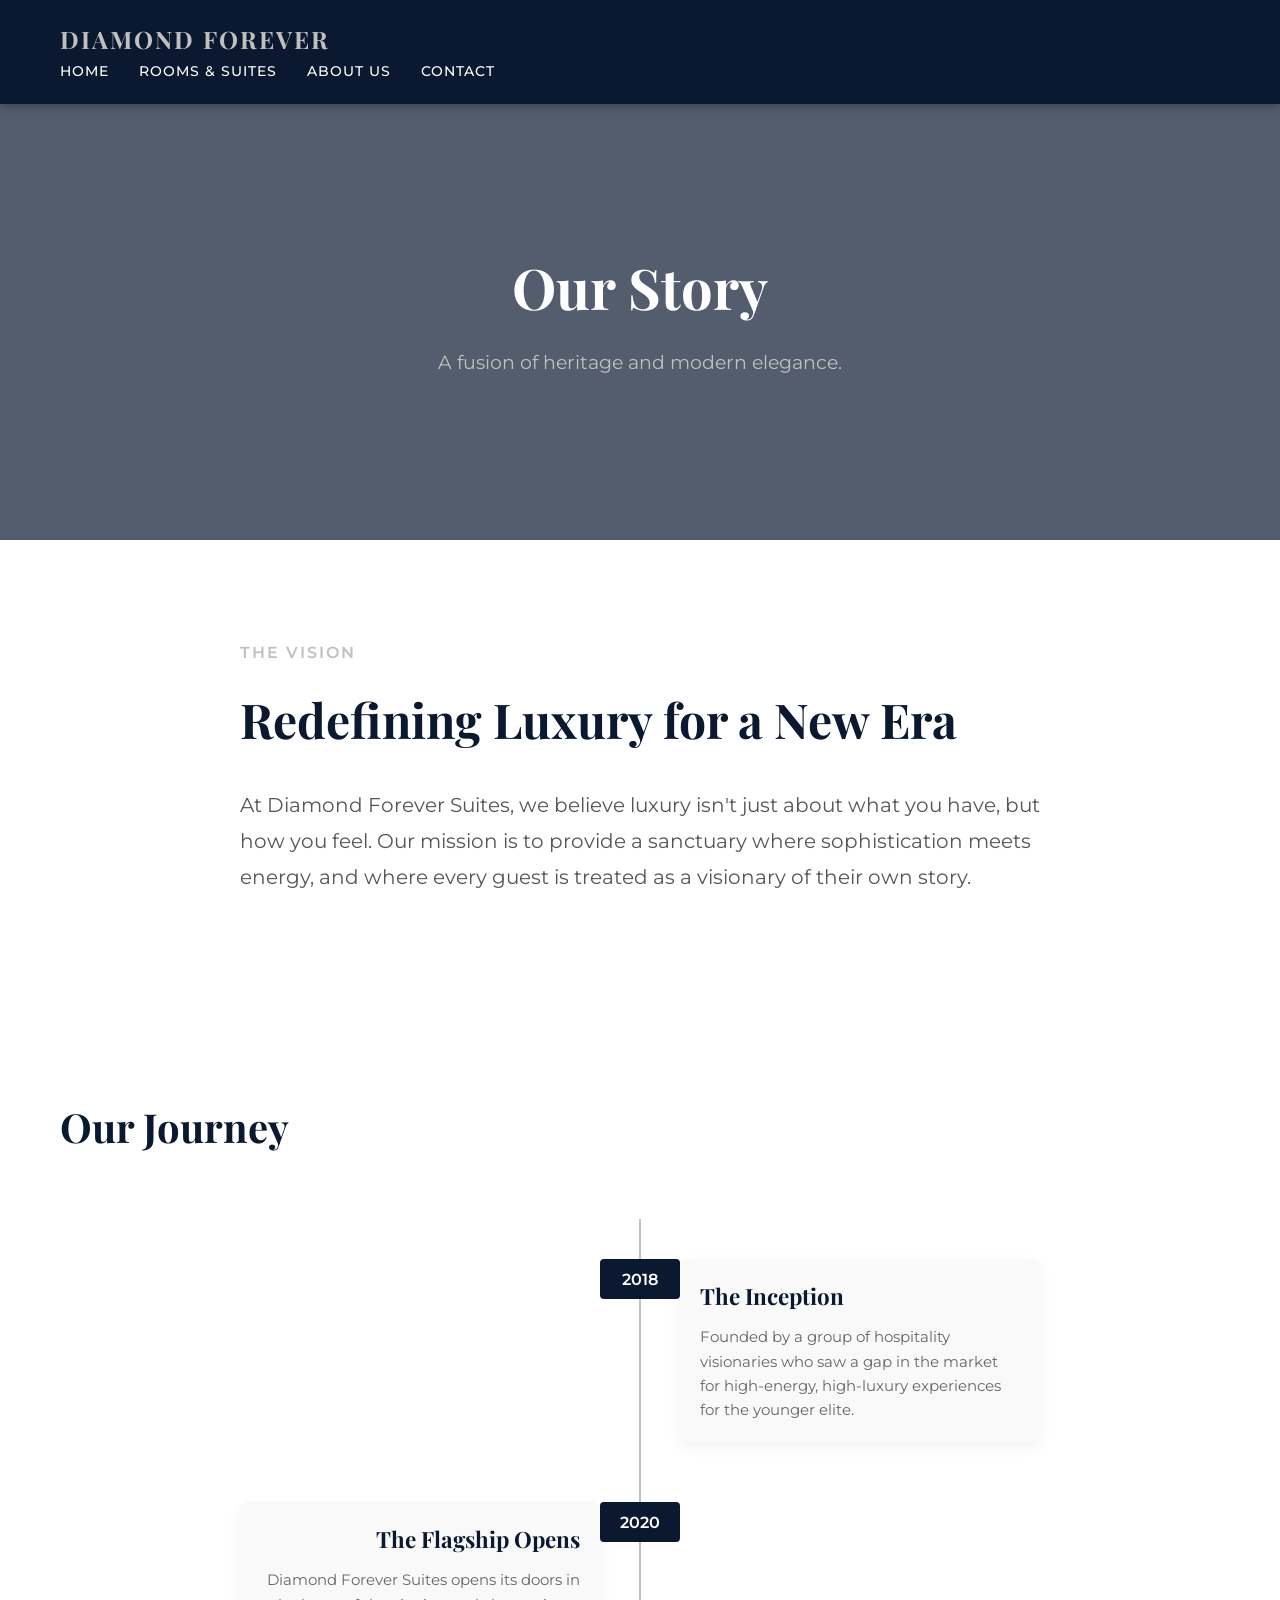
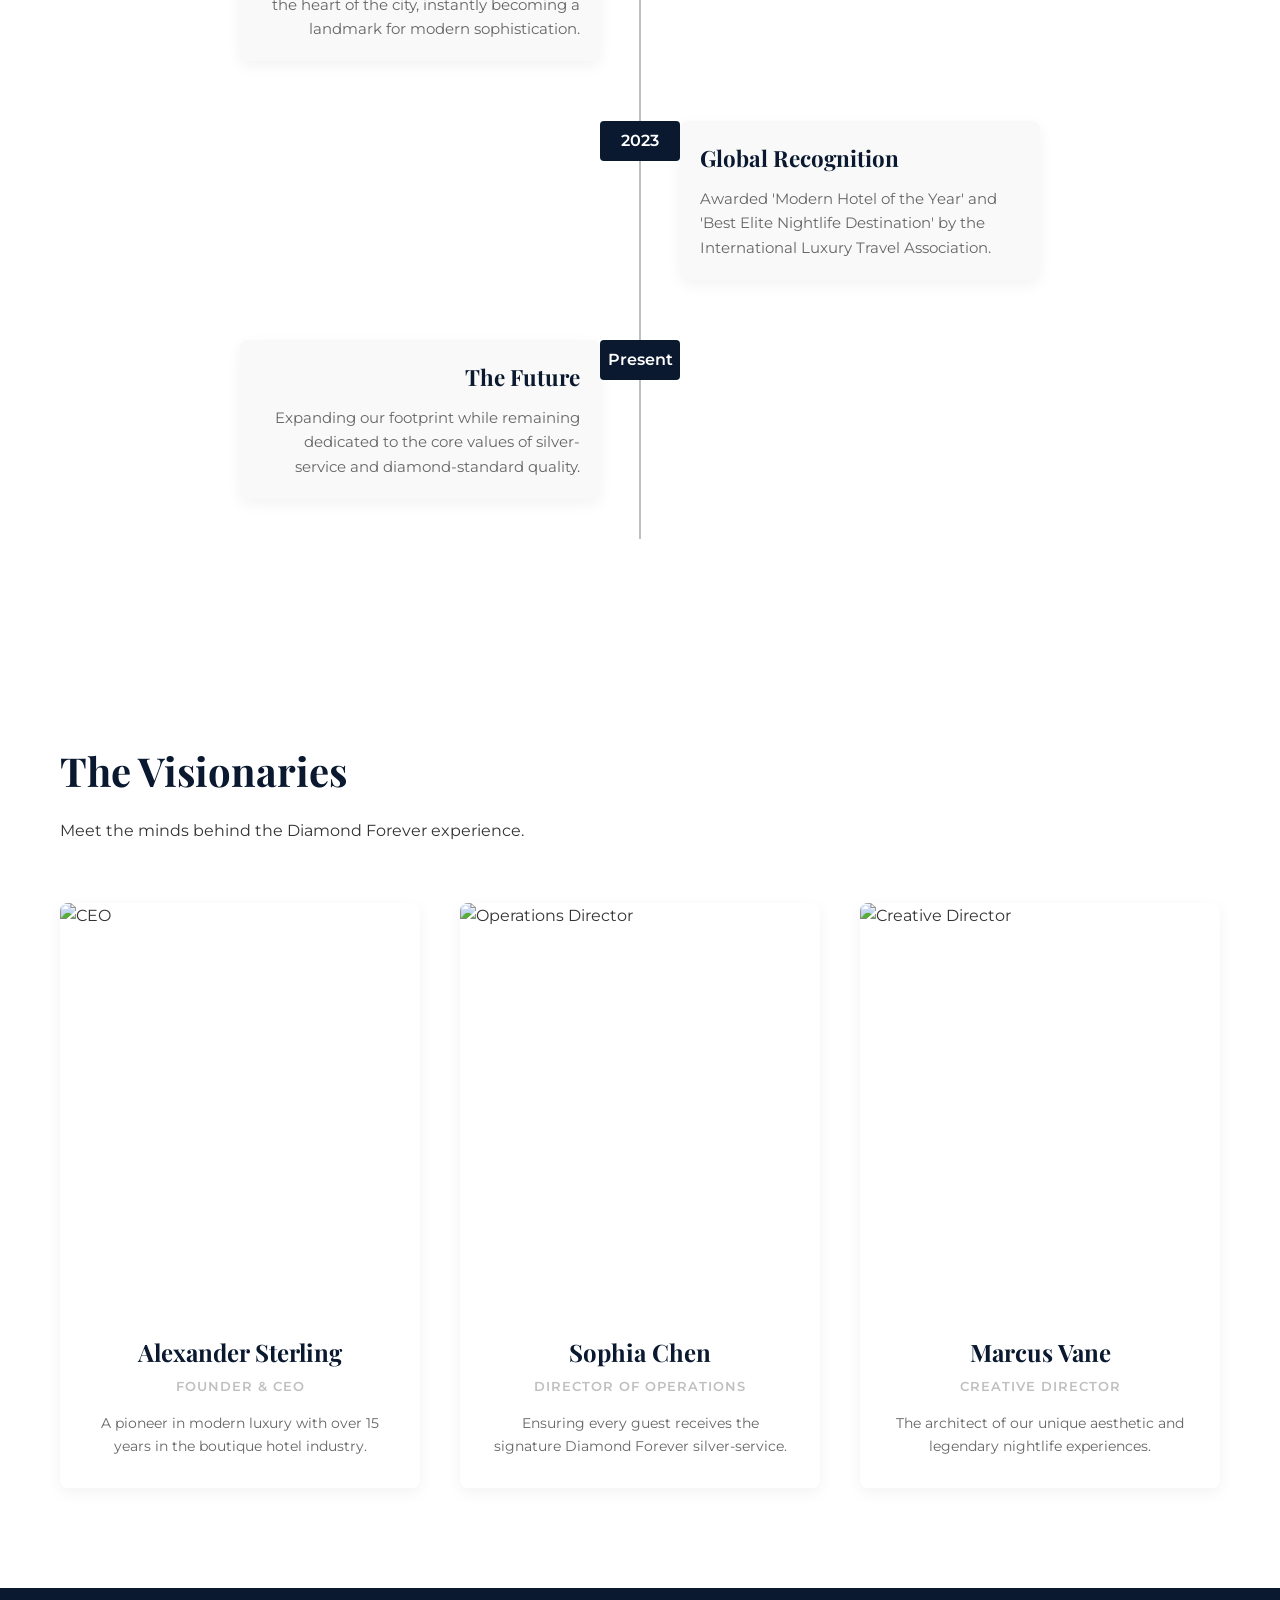
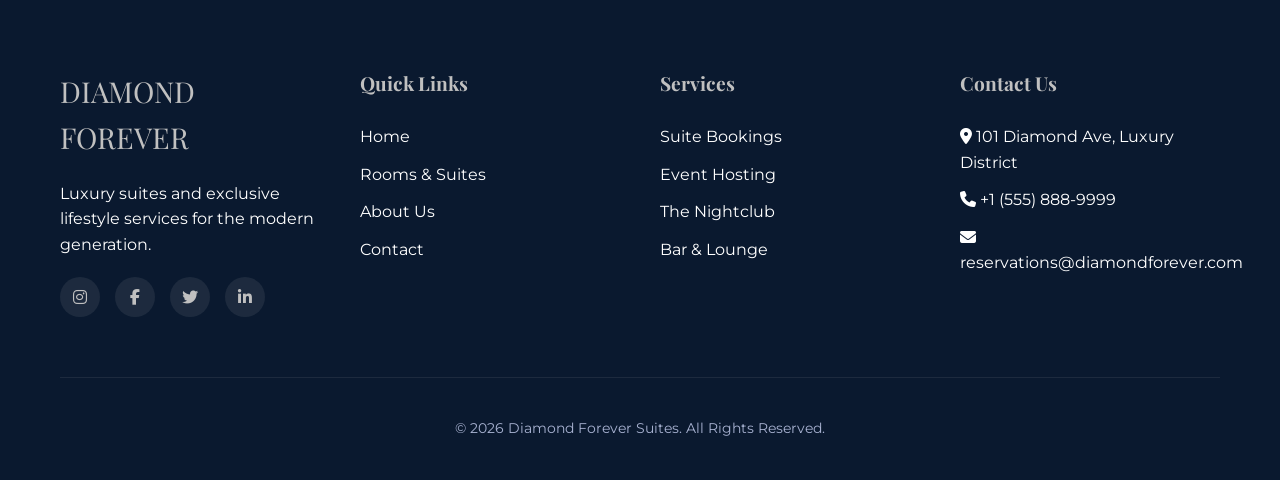
==== about.html @ fc778254 "Initial commit" ====
<!DOCTYPE html>
<html lang="en">
<head>
    <meta charset="UTF-8">
    <meta name="viewport" content="width=device-width, initial-scale=1.0">
    <title>About Us | Diamond Forever Suites</title>
    <meta name="description" content="Discover the story behind Diamond Forever Suites—a legacy of luxury for the modern visionary.">
    
    <!-- Google Fonts -->
    <link rel="preconnect" href="https://fonts.googleapis.com">
    <link rel="preconnect" href="https://fonts.gstatic.com" crossorigin>
    <link href="https://fonts.googleapis.com/css2?family=Montserrat:wght@400;500;600;700&family=Playfair+Display:wght@700&display=swap" rel="stylesheet">
    
    <!-- Font Awesome -->
    <link rel="stylesheet" href="https://cdnjs.cloudflare.com/ajax/libs/font-awesome/6.4.0/css/all.min.css">
    
    <!-- Custom CSS -->
    <link rel="stylesheet" href="styles.css">
</head>
<body>
    <header>
        <div class="container nav-container">
            <a href="index.html" class="logo">DIAMOND FOREVER</a>
            <nav>
                <ul class="nav-links">
                    <li><a href="index.html">Home</a></li>
                    <li><a href="rooms.html">Rooms & Suites</a></li>
                    <li><a href="about.html">About Us</a></li>
                    <li><a href="contact.html">Contact</a></li>
                </ul>
                <div class="mobile-menu-btn">
                    <i class="fas fa-bars"></i>
                </div>
            </nav>
        </div>
    </header>

    <main>
        <!-- Page Header -->
        <section class="page-header" style="background-image: url('https://images.unsplash.com/photo-1455587734955-081b22074882?ixlib=rb-4.0.3&auto=format&fit=crop&w=1920&q=80');">
            <div class="container">
                <h1 class="animate-on-scroll">Our Story</h1>
                <p class="animate-on-scroll">A fusion of heritage and modern elegance.</p>
            </div>
        </section>

        <!-- Mission Statement -->
        <section class="mission-section section-padding">
            <div class="container">
                <div class="mission-content text-center animate-on-scroll">
                    <span class="sub-heading">The Vision</span>
                    <h2>Redefining Luxury for a New Era</h2>
                    <p class="large-text">At Diamond Forever Suites, we believe luxury isn't just about what you have, but how you feel. Our mission is to provide a sanctuary where sophistication meets energy, and where every guest is treated as a visionary of their own story.</p>
                </div>
            </div>
        </section>

        <!-- History Timeline -->
        <section class="history-section section-padding">
            <div class="container">
                <div class="section-header text-center">
                    <h2>Our Journey</h2>
                </div>
                <div class="timeline">
                    <div class="timeline-item animate-on-scroll">
                        <div class="timeline-date">2018</div>
                        <div class="timeline-content">
                            <h3>The Inception</h3>
                            <p>Founded by a group of hospitality visionaries who saw a gap in the market for high-energy, high-luxury experiences for the younger elite.</p>
                        </div>
                    </div>
                    <div class="timeline-item animate-on-scroll">
                        <div class="timeline-date">2020</div>
                        <div class="timeline-content">
                            <h3>The Flagship Opens</h3>
                            <p>Diamond Forever Suites opens its doors in the heart of the city, instantly becoming a landmark for modern sophistication.</p>
                        </div>
                    </div>
                    <div class="timeline-item animate-on-scroll">
                        <div class="timeline-date">2023</div>
                        <div class="timeline-content">
                            <h3>Global Recognition</h3>
                            <p>Awarded 'Modern Hotel of the Year' and 'Best Elite Nightlife Destination' by the International Luxury Travel Association.</p>
                        </div>
                    </div>
                    <div class="timeline-item animate-on-scroll">
                        <div class="timeline-date">Present</div>
                        <div class="timeline-content">
                            <h3>The Future</h3>
                            <p>Expanding our footprint while remaining dedicated to the core values of silver-service and diamond-standard quality.</p>
                        </div>
                    </div>
                </div>
            </div>
        </section>

        <!-- Team Section -->
        <section class="team-section section-padding">
            <div class="container">
                <div class="section-header text-center">
                    <h2>The Visionaries</h2>
                    <p>Meet the minds behind the Diamond Forever experience.</p>
                </div>
                <div class="team-grid">
                    <div class="team-card animate-on-scroll">
                        <div class="team-image">
                            <img src="https://images.unsplash.com/photo-1560250097-0b93528c311a?ixlib=rb-4.0.3&auto=format&fit=crop&w=400&q=80" alt="CEO">
                        </div>
                        <div class="team-info">
                            <h3>Alexander Sterling</h3>
                            <span>Founder & CEO</span>
                            <p>A pioneer in modern luxury with over 15 years in the boutique hotel industry.</p>
                        </div>
                    </div>
                    <div class="team-card animate-on-scroll">
                        <div class="team-image">
                            <img src="https://images.unsplash.com/photo-1573496359142-b8d87734a5a2?ixlib=rb-4.0.3&auto=format&fit=crop&w=400&q=80" alt="Operations Director">
                        </div>
                        <div class="team-info">
                            <h3>Sophia Chen</h3>
                            <span>Director of Operations</span>
                            <p>Ensuring every guest receives the signature Diamond Forever silver-service.</p>
                        </div>
                    </div>
                    <div class="team-card animate-on-scroll">
                        <div class="team-image">
                            <img src="https://images.unsplash.com/photo-1519085360753-af0119f7cbe7?ixlib=rb-4.0.3&auto=format&fit=crop&w=400&q=80" alt="Creative Director">
                        </div>
                        <div class="team-info">
                            <h3>Marcus Vane</h3>
                            <span>Creative Director</span>
                            <p>The architect of our unique aesthetic and legendary nightlife experiences.</p>
                        </div>
                    </div>
                </div>
            </div>
        </section>
    </main>

    <footer>
        <div class="container">
            <div class="footer-content">
                <div class="footer-brand">
                    <a href="index.html" class="footer-logo">DIAMOND FOREVER</a>
                    <p>Luxury suites and exclusive lifestyle services for the modern generation.</p>
                    <div class="social-links">
                        <a href="#" aria-label="Instagram"><i class="fab fa-instagram"></i></a>
                        <a href="#" aria-label="Facebook"><i class="fab fa-facebook-f"></i></a>
                        <a href="#" aria-label="Twitter"><i class="fab fa-twitter"></i></a>
                        <a href="#" aria-label="LinkedIn"><i class="fab fa-linkedin-in"></i></a>
                    </div>
                </div>
                <div class="footer-links">
                    <h4>Quick Links</h4>
                    <ul>
                        <li><a href="index.html">Home</a></li>
                        <li><a href="rooms.html">Rooms & Suites</a></li>
                        <li><a href="about.html">About Us</a></li>
                        <li><a href="contact.html">Contact</a></li>
                    </ul>
                </div>
                <div class="footer-links">
                    <h4>Services</h4>
                    <ul>
                        <li><a href="rooms.html">Suite Bookings</a></li>
                        <li><a href="contact.html">Event Hosting</a></li>
                        <li><a href="#">The Nightclub</a></li>
                        <li><a href="#">Bar & Lounge</a></li>
                    </ul>
                </div>
                <div class="footer-links">
                    <h4>Contact Us</h4>
                    <ul>
                        <li><i class="fas fa-map-marker-alt"></i> 101 Diamond Ave, Luxury District</li>
                        <li><i class="fas fa-phone"></i> +1 (555) 888-9999</li>
                        <li><i class="fas fa-envelope"></i> reservations@diamondforever.com</li>
                    </ul>
                </div>
            </div>
            <div class="footer-bottom">
                <p>&copy; 2026 Diamond Forever Suites. All Rights Reserved.</p>
            </div>
        </div>
    </footer>

    <script src="main.js"></script>
</body>
</html>
---- styles.css ----
:root {
    --dark-blue: #0A192F;
    --silver: #C0C0C0;
    --white: #FFFFFF;
    --text-on-dark: #E6F1FF;
    --body-text: #333333;
    --accent-silver: #A8B2D1;
    --transition: all 0.3s ease;
}

* {
    margin: 0;
    padding: 0;
    box-sizing: border-box;
}

body {
    font-family: 'Montserrat', sans-serif;
    color: var(--body-text);
    line-height: 1.6;
    overflow-x: hidden;
    background-color: var(--white);
}

h1, h2, h3, h4, h5, h6 {
    font-family: 'Playfair Display', serif;
    color: var(--dark-blue);
    font-weight: 700;
}

a {
    text-decoration: none;
    color: inherit;
    transition: var(--transition);
}

ul {
    list-style: none;
}

img {
    max-width: 100%;
    display: block;
}

/* Reusable Components */
.container {
    max-width: 1200px;
    margin: 0 auto;
    padding: 0 20px;
}

.section-padding {
    padding: 100px 0;
}

.btn {
    display: inline-block;
    padding: 15px 35px;
    border-radius: 4px;
    font-weight: 600;
    text-transform: uppercase;
    letter-spacing: 1px;
    cursor: pointer;
    transition: var(--transition);
    border: 2px solid transparent;
}

.btn-primary {
    background-color: var(--dark-blue);
    color: var(--white);
}

.btn-primary:hover {
    background-color: transparent;
    border-color: var(--dark-blue);
    color: var(--dark-blue);
}

.btn-secondary {
    background-color: var(--silver);
    color: var(--dark-blue);
}

.btn-secondary:hover {
    background-color: var(--dark-blue);
    color: var(--white);
}

/* Header & Navigation */
header {
    background-color: var(--dark-blue);
    padding: 20px 0;
    position: fixed;
    width: 100%;
    top: 0;
    z-index: 1000;
    box-shadow: 0 2px 10px rgba(0,0,0,0.3);
}

nav {
    display: flex;
    justify-content: space-between;
    align-items: center;
}

.logo {
    font-family: 'Playfair Display', serif;
    font-size: 1.5rem;
    color: var(--silver);
    font-weight: 700;
    letter-spacing: 2px;
}

.nav-links {
    display: flex;
    gap: 30px;
}

.nav-links a {
    color: var(--white);
    font-size: 0.9rem;
    font-weight: 500;
    text-transform: uppercase;
    letter-spacing: 1px;
}

.nav-links a:hover {
    color: var(--silver);
}

.mobile-menu-btn {
    display: none;
    color: var(--white);
    font-size: 1.5rem;
    cursor: pointer;
}

/* Footer */
footer {
    background-color: var(--dark-blue);
    color: var(--white);
    padding: 80px 0 40px;
}

.footer-content {
    display: grid;
    grid-template-columns: repeat(auto-fit, minmax(250px, 1fr));
    gap: 40px;
    margin-bottom: 60px;
}

.footer-logo {
    font-family: 'Playfair Display', serif;
    font-size: 1.8rem;
    color: var(--silver);
    margin-bottom: 20px;
    display: block;
}

.footer-links h4 {
    color: var(--silver);
    margin-bottom: 25px;
    font-size: 1.2rem;
}

.footer-links ul li {
    margin-bottom: 12px;
}

.footer-links ul li a:hover {
    color: var(--silver);
    padding-left: 5px;
}

.social-links {
    display: flex;
    gap: 15px;
    margin-top: 20px;
}

.social-links a {
    width: 40px;
    height: 40px;
    background-color: rgba(192, 192, 192, 0.1);
    display: flex;
    align-items: center;
    justify-content: center;
    border-radius: 50%;
    color: var(--silver);
}

.social-links a:hover {
    background-color: var(--silver);
    color: var(--dark-blue);
}

.footer-bottom {
    text-align: center;
    padding-top: 40px;
    border-top: 1px solid rgba(192, 192, 192, 0.1);
    font-size: 0.85rem;
    color: var(--accent-silver);
}

/* Hero Section */
.hero {
    height: 100vh;
    background-size: cover;
    background-position: center;
    background-repeat: no-repeat;
    display: flex;
    align-items: center;
    justify-content: center;
    text-align: center;
    color: var(--white);
    position: relative;
}

.hero::before {
    content: '';
    position: absolute;
    top: 0;
    left: 0;
    width: 100%;
    height: 100%;
    background: rgba(10, 25, 47, 0.6);
}

.hero-content {
    position: relative;
    z-index: 1;
    max-width: 800px;
    padding: 0 20px;
}

.hero-content h1 {
    font-size: 4rem;
    color: var(--white);
    margin-bottom: 20px;
    line-height: 1.1;
}

.hero-content p {
    font-size: 1.2rem;
    margin-bottom: 40px;
    color: var(--accent-silver);
}

/* Responsive Styles */
@media (max-width: 768px) {
    .nav-links {
        display: none; /* Mobile menu logic to be handled by JS */
    }

    .mobile-menu-btn {
        display: block;
    }

    .hero-content h1 {
        font-size: 2.5rem;
    }

    .section-padding {
        padding: 60px 0;
    }

    .footer-content {
        grid-template-columns: 1fr;
        text-align: center;
    }

    .social-links {
        justify-content: center;
    }
}

/* Booking Bar */
.booking-bar {
    background-color: var(--white);
    padding: 30px 0;
    margin-top: -50px;
    position: relative;
    z-index: 10;
    box-shadow: 0 10px 30px rgba(0,0,0,0.1);
}

.booking-form {
    display: flex;
    gap: 20px;
    align-items: flex-end;
    flex-wrap: wrap;
}

.form-group {
    flex: 1;
    min-width: 200px;
}

.form-group label {
    display: block;
    font-size: 0.8rem;
    font-weight: 600;
    text-transform: uppercase;
    color: var(--dark-blue);
    margin-bottom: 8px;
    letter-spacing: 1px;
}

.form-group input, .form-group select {
    width: 100%;
    padding: 12px;
    border: 1px solid var(--silver);
    border-radius: 4px;
    font-family: inherit;
}

/* Services Section */
.section-header {
    margin-bottom: 60px;
}

.section-header h2 {
    font-size: 2.5rem;
    margin-bottom: 15px;
}

.services-grid {
    display: grid;
    grid-template-columns: repeat(auto-fit, minmax(280px, 1fr));
    gap: 30px;
}

.service-card {
    background-color: var(--white);
    border-radius: 8px;
    overflow: hidden;
    box-shadow: 0 5px 15px rgba(0,0,0,0.05);
    transition: var(--transition);
}

.service-card:hover {
    transform: translateY(-10px);
    box-shadow: 0 15px 35px rgba(0,0,0,0.1);
}

.service-image {
    height: 250px;
    background-size: cover;
    background-position: center;
}

.service-content {
    padding: 30px;
}

.service-content i {
    font-size: 2rem;
    color: var(--dark-blue);
    margin-bottom: 20px;
}

.service-content h3 {
    margin-bottom: 15px;
    font-size: 1.5rem;
}

.service-content p {
    color: #666;
    margin-bottom: 20px;
}

.read-more {
    font-weight: 600;
    font-size: 0.9rem;
    color: var(--dark-blue);
    display: flex;
    align-items: center;
    gap: 8px;
}

/* About Preview */
.about-preview {
    background-color: var(--dark-blue);
    color: var(--white);
    padding: 100px 0;
}

.about-preview-content {
    display: flex;
    align-items: center;
    gap: 60px;
}

.about-text {
    flex: 1;
}

.about-text h2 {
    color: var(--silver);
    font-size: 2.5rem;
    margin-bottom: 25px;
}

.about-text p {
    margin-bottom: 20px;
    color: var(--accent-silver);
}

.about-image {
    flex: 1;
}

.about-image img {
    border-radius: 8px;
    box-shadow: 20px 20px 0 var(--silver);
}

/* Testimonials */
.testimonials {
    background-color: #f9f9f9;
}

.testimonials-slider {
    display: grid;
    grid-template-columns: repeat(auto-fit, minmax(350px, 1fr));
    gap: 30px;
}

.testimonial-card {
    background-color: var(--white);
    padding: 40px;
    border-radius: 8px;
    box-shadow: 0 5px 15px rgba(0,0,0,0.05);
}

.quote-icon {
    font-size: 2rem;
    color: var(--silver);
    margin-bottom: 20px;
}

.testimonial-user {
    display: flex;
    align-items: center;
    gap: 15px;
    margin-top: 30px;
}

.testimonial-user img {
    width: 60px;
    height: 60px;
    border-radius: 50%;
    object-fit: cover;
}

.user-info h4 {
    font-size: 1.1rem;
    margin-bottom: 2px;
}

.user-info span {
    font-size: 0.85rem;
    color: #888;
}

/* Animations */
.animate-on-scroll {
    opacity: 0;
    transform: translateY(30px);
    transition: opacity 0.8s ease-out, transform 0.8s ease-out;
}

.animate-on-scroll.visible {
    opacity: 1;
    transform: translateY(0);
}

/* Responsive Adjustments */
@media (max-width: 992px) {
    .about-preview-content {
        flex-direction: column;
    }

    .about-image img {
        box-shadow: 10px 10px 0 var(--silver);
    }
}

@media (max-width: 768px) {
    .nav-links.active {
        display: flex;
        flex-direction: column;
        position: absolute;
        top: 100%;
        left: 0;
        width: 100%;
        background-color: var(--dark-blue);
        padding: 20px;
        border-top: 1px solid rgba(192, 192, 192, 0.1);
    }

    .booking-bar {
        margin-top: 0;
    }

    .booking-form {
        flex-direction: column;
        align-items: stretch;
    }
}

/* Page Header (General) */
.page-header {
    height: 60vh;
    background-size: cover;
    background-position: center;
    display: flex;
    align-items: center;
    justify-content: center;
    text-align: center;
    color: var(--white);
    position: relative;
    padding-top: 80px;
}

.page-header::before {
    content: '';
    position: absolute;
    top: 0;
    left: 0;
    width: 100%;
    height: 100%;
    background: rgba(10, 25, 47, 0.7);
}

.page-header .container {
    position: relative;
    z-index: 1;
}

.page-header h1 {
    font-size: 3.5rem;
    color: var(--white);
    margin-bottom: 15px;
}

.page-header p {
    font-size: 1.2rem;
    color: var(--silver);
}

/* Rooms Grid */
.rooms-grid {
    display: grid;
    grid-template-columns: repeat(auto-fit, minmax(350px, 1fr));
    gap: 40px;
}

.room-card {
    background: var(--white);
    border: 1px solid rgba(0,0,0,0.05);
    border-radius: 8px;
    overflow: hidden;
    box-shadow: 0 5px 15px rgba(0,0,0,0.05);
    transition: var(--transition);
}

.room-card:hover {
    transform: translateY(-10px);
    box-shadow: 0 15px 35px rgba(0,0,0,0.1);
}

.room-image {
    height: 300px;
    background-size: cover;
    background-position: center;
    position: relative;
}

.room-price {
    position: absolute;
    bottom: 20px;
    right: 20px;
    background-color: var(--dark-blue);
    color: var(--white);
    padding: 10px 20px;
    border-radius: 4px;
    font-weight: 600;
    font-size: 0.9rem;
}

.room-info {
    padding: 30px;
}

.room-info h3 {
    margin-bottom: 15px;
    font-size: 1.8rem;
}

.room-info p {
    margin-bottom: 20px;
    color: #666;
}

.amenities {
    display: grid;
    grid-template-columns: 1fr 1fr;
    gap: 15px;
    margin-bottom: 30px;
}

.amenities li {
    font-size: 0.85rem;
    color: #444;
    display: flex;
    align-items: center;
    gap: 10px;
}

.amenities i {
    color: var(--dark-blue);
}

.w-100 {
    width: 100%;
    text-align: center;
}

/* Special Offers */
.special-offers {
    background-color: var(--dark-blue);
    color: var(--white);
}

.offers-content {
    display: flex;
    align-items: center;
    gap: 60px;
}

.offers-text {
    flex: 1;
}

.offers-text h2 {
    color: var(--silver);
    font-size: 2.5rem;
    margin-bottom: 40px;
}

.offer-item {
    margin-bottom: 30px;
}

.offer-item h3 {
    color: var(--white);
    margin-bottom: 10px;
    font-size: 1.4rem;
}

.offer-item p {
    color: var(--accent-silver);
}

.offers-image {
    flex: 1;
}

.offers-image img {
    border-radius: 8px;
    box-shadow: -20px 20px 0 var(--silver);
}

/* Steps Grid */
.steps-grid {
    display: grid;
    grid-template-columns: repeat(auto-fit, minmax(250px, 1fr));
    gap: 40px;
    margin-top: 60px;
}

.step-num {
    font-family: 'Playfair Display', serif;
    font-size: 3rem;
    color: var(--silver);
    opacity: 0.3;
    margin-bottom: 10px;
}

.step h4 {
    margin-bottom: 15px;
    font-size: 1.3rem;
}

.step p {
    color: #666;
}

/* Responsive Adjustments for Rooms */
@media (max-width: 992px) {
    .offers-content {
        flex-direction: column-reverse;
    }

    .offers-image img {
        box-shadow: -10px 10px 0 var(--silver);
    }
}

/* Mission Section */
.mission-content {
    max-width: 800px;
    margin: 0 auto;
}

.sub-heading {
    display: block;
    color: var(--silver);
    font-weight: 600;
    text-transform: uppercase;
    letter-spacing: 2px;
    margin-bottom: 15px;
}

.mission-content h2 {
    font-size: 3rem;
    margin-bottom: 30px;
}

.large-text {
    font-size: 1.25rem;
    line-height: 1.8;
    color: #555;
}

/* Timeline */
.timeline {
    position: relative;
    max-width: 800px;
    margin: 0 auto;
    padding: 40px 0;
}

.timeline::before {
    content: '';
    position: absolute;
    top: 0;
    left: 50%;
    width: 2px;
    height: 100%;
    background-color: var(--silver);
    transform: translateX(-50%);
}

.timeline-item {
    margin-bottom: 60px;
    position: relative;
    width: 100%;
}

.timeline-item:last-child {
    margin-bottom: 0;
}

.timeline-date {
    position: absolute;
    top: 0;
    left: 50%;
    width: 80px;
    height: 40px;
    background-color: var(--dark-blue);
    color: var(--white);
    display: flex;
    align-items: center;
    justify-content: center;
    border-radius: 4px;
    font-weight: 600;
    transform: translateX(-50%);
    z-index: 2;
}

.timeline-content {
    width: 45%;
    padding: 20px;
    background-color: #f9f9f9;
    border-radius: 8px;
    box-shadow: 0 5px 15px rgba(0,0,0,0.05);
}

.timeline-item:nth-child(odd) .timeline-content {
    margin-left: auto;
}

.timeline-item:nth-child(even) .timeline-content {
    margin-right: auto;
    text-align: right;
}

.timeline-content h3 {
    margin-bottom: 10px;
    font-size: 1.4rem;
}

.timeline-content p {
    font-size: 0.95rem;
    color: #666;
}

/* Team Section */
.team-grid {
    display: grid;
    grid-template-columns: repeat(auto-fit, minmax(300px, 1fr));
    gap: 40px;
}

.team-card {
    background-color: var(--white);
    border-radius: 8px;
    overflow: hidden;
    box-shadow: 0 5px 15px rgba(0,0,0,0.05);
}

.team-image img {
    width: 100%;
    height: 400px;
    object-fit: cover;
}

.team-info {
    padding: 30px;
    text-align: center;
}

.team-info h3 {
    margin-bottom: 5px;
    font-size: 1.5rem;
}

.team-info span {
    display: block;
    color: var(--silver);
    font-weight: 600;
    text-transform: uppercase;
    font-size: 0.8rem;
    letter-spacing: 1px;
    margin-bottom: 15px;
}

.team-info p {
    font-size: 0.9rem;
    color: #666;
}

/* Responsive Adjustments for About */
@media (max-width: 768px) {
    .timeline::before {
        left: 20px;
    }

    .timeline-date {
        left: 20px;
        transform: none;
    }

    .timeline-content {
        width: calc(100% - 60px);
        margin-left: 60px !important;
        text-align: left !important;
    }

    .mission-content h2 {
        font-size: 2rem;
    }
}

/* Contact Section */
.contact-grid {
    display: grid;
    grid-template-columns: 2fr 1fr;
    gap: 60px;
}

.contact-form-container h2 {
    font-size: 2.5rem;
    margin-bottom: 20px;
}

.contact-form-container p {
    color: #666;
    margin-bottom: 40px;
}

.form-row {
    display: flex;
    gap: 20px;
}

.form-row .form-group {
    flex: 1;
}

.contact-form .form-group {
    margin-bottom: 20px;
}

.contact-form label {
    display: block;
    font-size: 0.9rem;
    font-weight: 600;
    margin-bottom: 8px;
    color: var(--dark-blue);
}

.contact-form input, 
.contact-form select, 
.contact-form textarea {
    width: 100%;
    padding: 15px;
    border: 1px solid var(--silver);
    border-radius: 4px;
    font-family: inherit;
    font-size: 1rem;
}

.contact-form textarea {
    resize: vertical;
}

.contact-info-container {
    display: flex;
    flex-direction: column;
    gap: 30px;
}

.info-card {
    background-color: #f9f9f9;
    padding: 30px;
    border-radius: 8px;
}

.info-card h3 {
    font-size: 1.3rem;
    margin-bottom: 15px;
    color: var(--dark-blue);
}

.info-card p {
    color: #555;
    margin-bottom: 10px;
    display: flex;
    align-items: flex-start;
    gap: 15px;
}

.info-card i {
    color: var(--dark-blue);
    margin-top: 4px;
}

.social-links.dark a {
    background-color: var(--dark-blue);
    color: var(--white);
}

.social-links.dark a:hover {
    background-color: var(--silver);
    color: var(--dark-blue);
}

/* Map Section */
.map-section {
    position: relative;
    height: 400px;
    overflow: hidden;
}

.map-placeholder {
    height: 100%;
    width: 100%;
    position: relative;
}

.map-placeholder img {
    width: 100%;
    height: 100%;
    object-fit: cover;
    filter: grayscale(100%) brightness(50%);
}

.map-overlay {
    position: absolute;
    top: 50%;
    left: 50%;
    transform: translate(-50%, -50%);
    text-align: center;
    color: var(--white);
    z-index: 2;
}

.map-overlay i {
    font-size: 3rem;
    color: var(--silver);
    margin-bottom: 20px;
}

.map-overlay h3 {
    color: var(--white);
    font-size: 1.8rem;
    margin-bottom: 10px;
}

/* Responsive Adjustments for Contact */
@media (max-width: 992px) {
    .contact-grid {
        grid-template-columns: 1fr;
    }
}

@media (max-width: 600px) {
    .form-row {
        flex-direction: column;
    }
}

header.scrolled {
    padding: 10px 0;
    background-color: rgba(10, 25, 47, 0.95);
    backdrop-filter: blur(10px);
}

/* Accessibility */
.sr-only {
    position: absolute;
    width: 1px;
    height: 1px;
    padding: 0;
    margin: -1px;
    overflow: hidden;
    clip: rect(0, 0, 0, 0);
    border: 0;
}
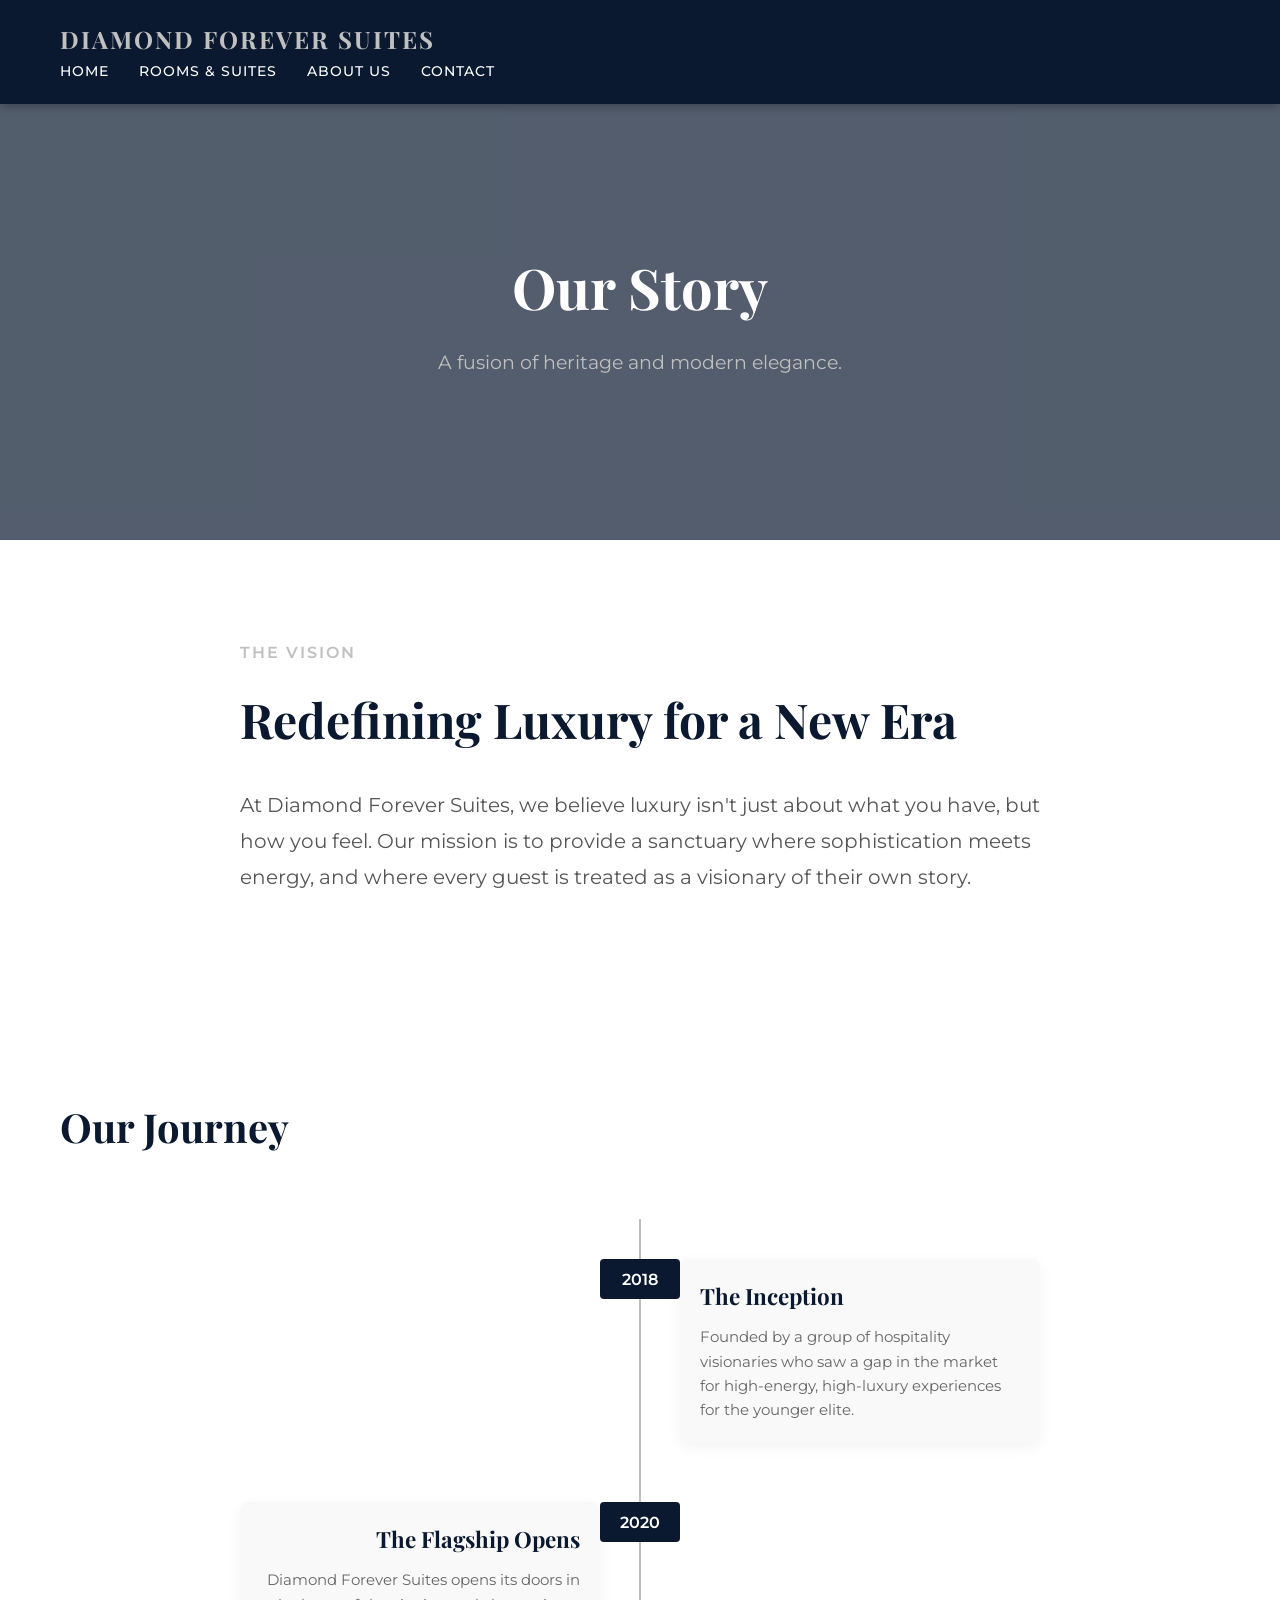
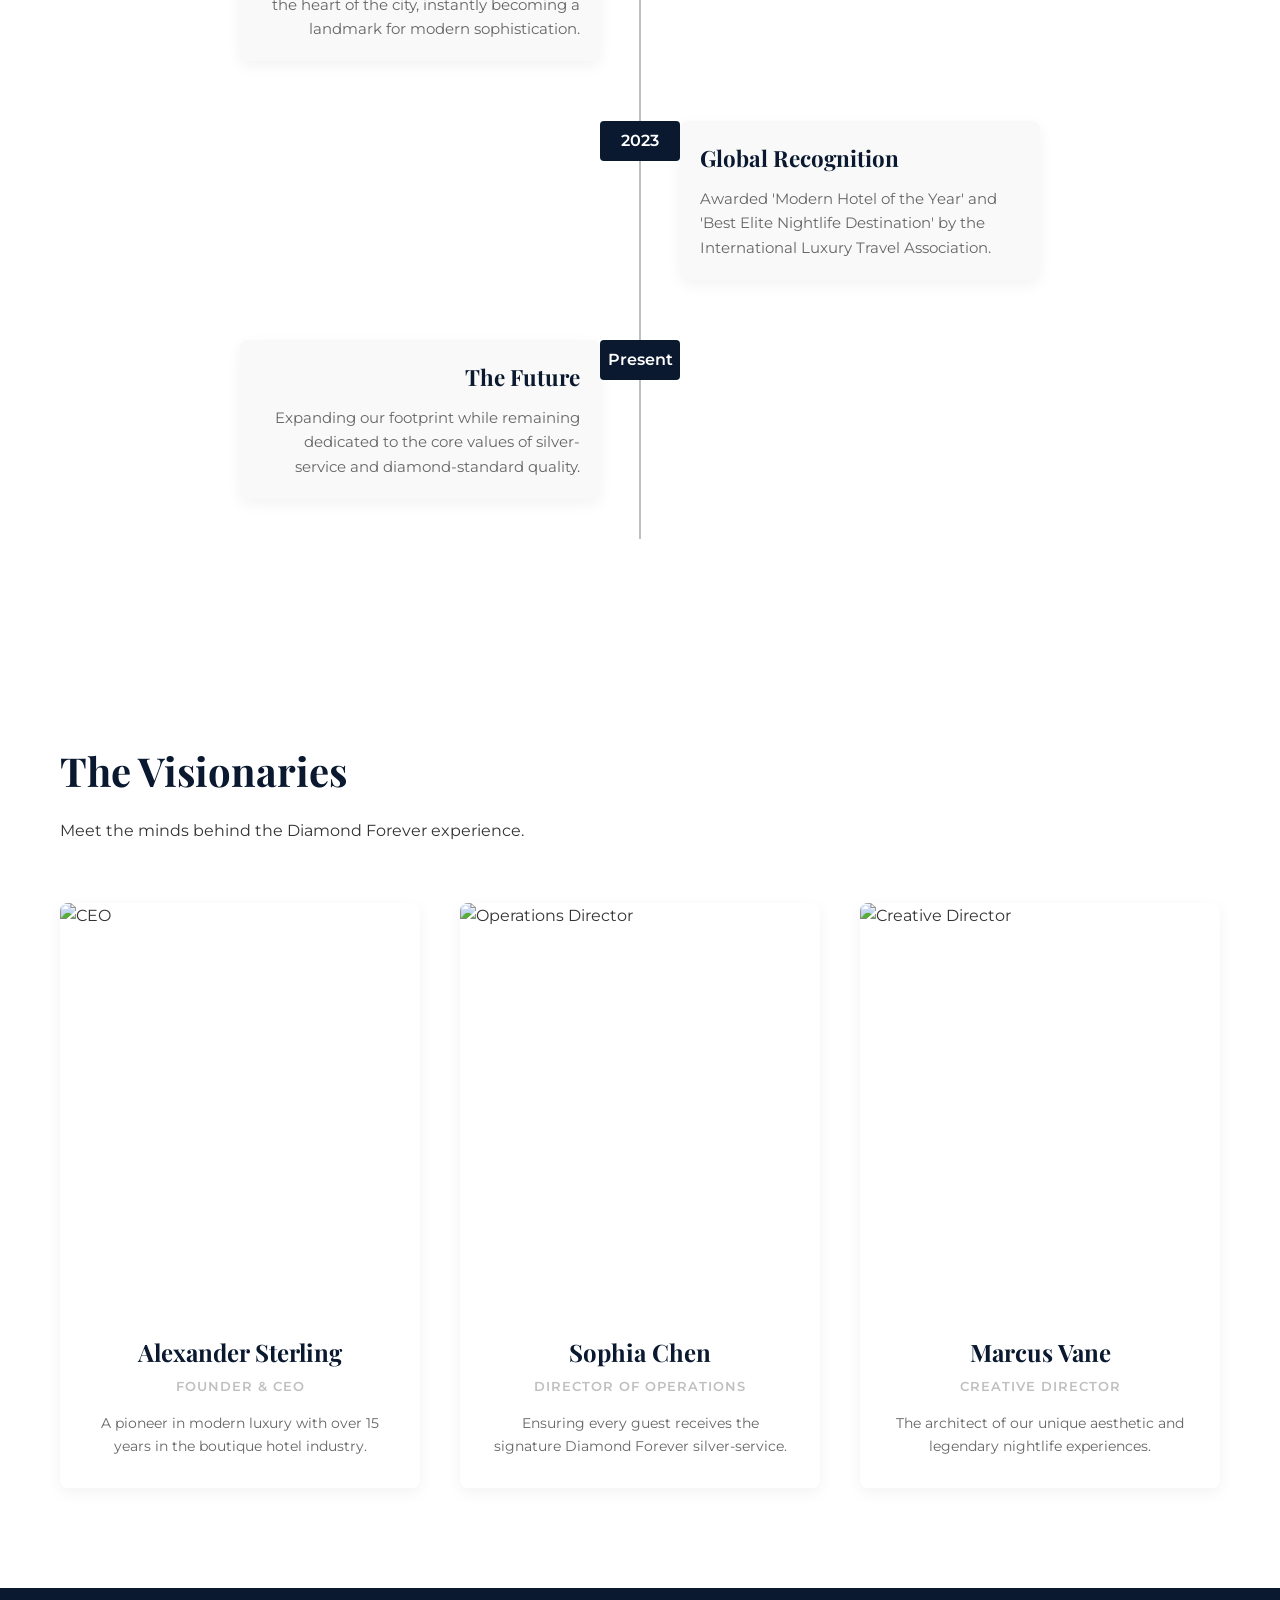
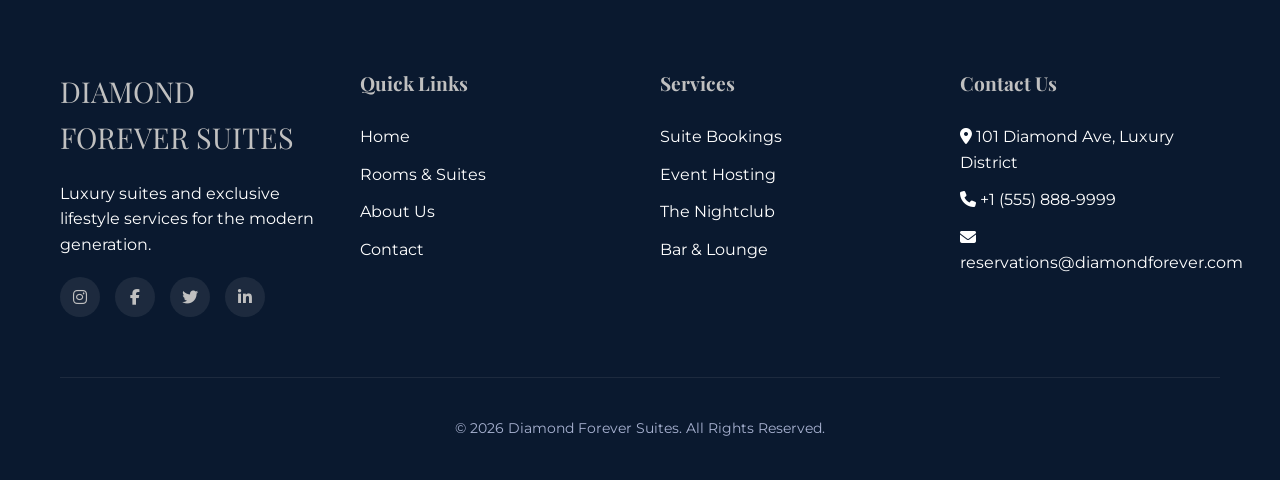
==== commit f2712215: "updated the name in every page" ====
--- a/about.html
+++ b/about.html
@@ -20,7 +20,7 @@
 <body>
     <header>
         <div class="container nav-container">
-            <a href="index.html" class="logo">DIAMOND FOREVER</a>
+            <a href="index.html" class="logo">DIAMOND FOREVER SUITES</a>
             <nav>
                 <ul class="nav-links">
                     <li><a href="index.html">Home</a></li>
@@ -141,7 +141,7 @@
         <div class="container">
             <div class="footer-content">
                 <div class="footer-brand">
-                    <a href="index.html" class="footer-logo">DIAMOND FOREVER</a>
+                    <a href="index.html" class="footer-logo">DIAMOND FOREVER SUITES</a>
                     <p>Luxury suites and exclusive lifestyle services for the modern generation.</p>
                     <div class="social-links">
                         <a href="#" aria-label="Instagram"><i class="fab fa-instagram"></i></a>
